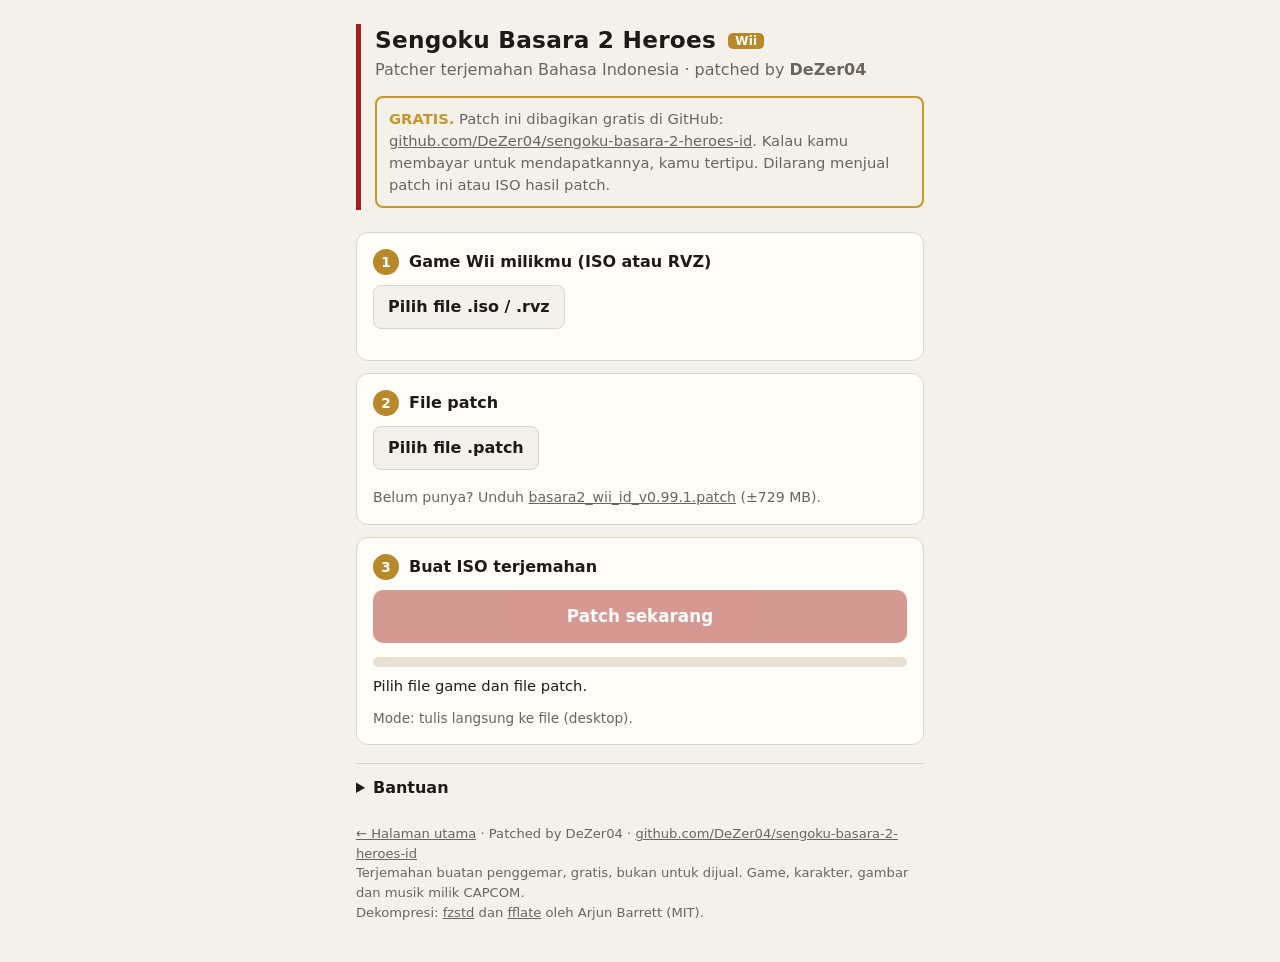
==== patcher-wii.html @ 4b97d331 "Wii v0.99.1: patch hotfix, ISO hasil di bawah 4 GB patcher Wii menaruh partisi game di offset yang d" ====
<!doctype html>
<html lang="id">
<head>
<meta charset="utf-8">
<meta name="viewport" content="width=device-width,initial-scale=1">
<title>Patcher Basara 2 Wii ID</title>
<style>
:root {
  --bg: #f4f1ea; --card: #fffdf8; --fg: #1d1b18; --muted: #6b655c; --line: #ddd5c6;
  --accent: #a3201a; --accent-fg: #fff; --gold: #b8892b; --ok: #1f7a3a; --bad: #b3261e; --bar: #e8e1d3;
  color-scheme: light;
}
@media (prefers-color-scheme: dark) {
  :root:not([data-theme="light"]) {
    --bg: #15130f; --card: #1f1c17; --fg: #eee8dc; --muted: #a39b8e; --line: #3a352d;
    --accent: #d2382d; --accent-fg: #fff; --gold: #d9aa4a; --ok: #5cc27a; --bad: #ff7a6e; --bar: #2d2922;
    color-scheme: dark;
  }
}
:root[data-theme="dark"] {
  --bg: #15130f; --card: #1f1c17; --fg: #eee8dc; --muted: #a39b8e; --line: #3a352d;
  --accent: #d2382d; --accent-fg: #fff; --gold: #d9aa4a; --ok: #5cc27a; --bad: #ff7a6e; --bar: #2d2922;
  color-scheme: dark;
}
* { box-sizing: border-box; }
[hidden] { display: none !important; }
html { -webkit-text-size-adjust: 100%; }
body { margin: 0; background: var(--bg); color: var(--fg); font: 16px/1.5 system-ui, -apple-system, "Segoe UI", Roboto, sans-serif; }
main { max-width: 600px; margin: 0 auto; padding: 24px 16px 40px; }
header { border-left: 5px solid var(--accent); padding: 2px 0 2px 14px; margin-bottom: 22px; }
header h1 { font-size: 1.45rem; line-height: 1.2; margin: 0; letter-spacing: .01em; }
header p { margin: 4px 0 0; color: var(--muted); }
.tag { display: inline-block; font-size: .75rem; font-weight: 700; padding: 1px 7px; border-radius: 5px; background: var(--gold);
       color: #fff; vertical-align: 3px; margin-left: 4px; }
.step { background: var(--card); border: 1px solid var(--line); border-radius: 12px; padding: 16px; margin-bottom: 12px; }
.step h2 { font-size: 1rem; margin: 0 0 10px; display: flex; gap: 10px; align-items: center; }
.num { flex: none; width: 26px; height: 26px; border-radius: 50%; background: var(--gold); color: #fff; font-size: .85rem;
       display: inline-flex; align-items: center; justify-content: center; }
.pick { display: inline-block; position: relative; overflow: hidden; border: 1px solid var(--line); border-radius: 8px;
        padding: 9px 14px; cursor: pointer; background: var(--bg); font-weight: 600; }
.pick input { position: absolute; inset: 0; opacity: 0; cursor: pointer; font-size: 0; }
.pick:focus-within { outline: 2px solid var(--gold); outline-offset: 2px; }
.file { margin-top: 8px; font-size: .9rem; color: var(--muted); word-break: break-all; }
.st { margin-top: 6px; font-size: .92rem; }
.hint { margin: 10px 0 0; font-size: .88rem; color: var(--muted); }
.keybox { margin-top: 14px; padding-top: 12px; border-top: 1px dashed var(--line); }
.keybox label { display: block; font-weight: 600; font-size: .92rem; margin-bottom: 6px; }
.keybox input { width: 100%; font: 15px ui-monospace, Consolas, monospace; padding: 10px 12px; border: 1px solid var(--line);
                border-radius: 8px; background: var(--bg); color: var(--fg); }
.keybox input:focus { outline: 2px solid var(--gold); outline-offset: 1px; }
.keycopy { margin-top: 10px; display: flex; flex-wrap: wrap; gap: 8px; align-items: center; font-size: .88rem; color: var(--muted); }
.keycopy code { user-select: all; background: var(--bg); border: 1px solid var(--line); padding: 4px 8px; border-radius: 6px;
                color: var(--fg); word-break: break-all; }
.keycopy button { border: 1px solid var(--line); background: var(--card); color: var(--fg); border-radius: 6px; padding: 5px 10px;
                  font: inherit; font-size: .85rem; font-weight: 600; cursor: pointer; }
.hint a { color: inherit; }
.st.ok { color: var(--ok); } .st.bad { color: var(--bad); }
button#go { width: 100%; border: 0; border-radius: 10px; padding: 14px; font: inherit; font-weight: 700; font-size: 1.05rem;
            background: var(--accent); color: var(--accent-fg); cursor: pointer; }
button#go:disabled { opacity: .45; cursor: not-allowed; }
.bar { height: 10px; border-radius: 6px; background: var(--bar); overflow: hidden; margin-top: 14px; }
.bar div { height: 100%; width: 0; background: linear-gradient(90deg, var(--accent), var(--gold)); transition: width .15s; }
#stage { margin-top: 8px; font-size: .92rem; display: flex; justify-content: space-between; gap: 10px; }
#stage span:last-child { color: var(--muted); font-variant-numeric: tabular-nums; white-space: nowrap; }
#msg { margin-top: 12px; padding: 12px; border-radius: 8px; display: none; font-size: .95rem; }
#msg.ok { display: block; background: color-mix(in srgb, var(--ok) 14%, transparent); }
#msg.bad { display: block; background: color-mix(in srgb, var(--bad) 14%, transparent); }
.mode { font-size: .85rem; color: var(--muted); margin-top: 10px; }
details { margin-top: 18px; border-top: 1px solid var(--line); padding-top: 12px; }
summary { cursor: pointer; font-weight: 600; }
details li { margin: 6px 0; }
footer { margin-top: 24px; font-size: .82rem; color: var(--muted); }
.free { margin: 14px 0 0; padding: 10px 12px; border: 2px solid #c8962a; border-radius: 8px; font-size: .92rem; }
.free b { color: #c8962a; }
.free a, footer a, details a { color: inherit; }
code { font-size: .88em; }
</style>
</head>
<body>
<main>
  <header>
    <h1>Sengoku Basara 2 Heroes <span class="tag">Wii</span></h1>
    <p>Patcher terjemahan Bahasa Indonesia &middot; patched by <b>DeZer04</b></p>
    <p class="free"><b>GRATIS.</b> Patch ini dibagikan gratis di GitHub: <a href="https://github.com/DeZer04/sengoku-basara-2-heroes-id">github.com/DeZer04/sengoku-basara-2-heroes-id</a>. Kalau kamu membayar untuk mendapatkannya, kamu tertipu. Dilarang menjual patch ini atau ISO hasil patch.</p>
  </header>

  <section class="step">
    <h2><span class="num">1</span>Game Wii milikmu (ISO atau RVZ)</h2>
    <label class="pick">Pilih file .iso / .rvz<input type="file" id="rvz"></label>
    <div class="file" id="rvz-name"></div>
    <div class="st" id="rvz-st"></div>
    <div class="keybox" id="keybox" hidden>
      <label for="key">Common key Wii <span class="tag">khusus ISO</span></label>
      <input id="key" type="text" autocomplete="off" autocapitalize="off" spellcheck="false"
             placeholder="Tempel common key Wii di sini (32 karakter hex)">
      <div class="st" id="key-st"></div>
      <div class="keycopy"><span>Common key Wii:</span> <code id="ck">ebe42a225e8593e448d9c5457381aaf7</code>
        <button type="button" id="ckuse">Salin &amp; pakai</button></div>
      <p class="hint">Tekan <b>Salin &amp; pakai</b>, atau salin kunci di atas lalu tempel di kolom. Kunci hanya disimpan di
        browser ini dan tidak dikirim ke mana pun. File RVZ tidak butuh kunci.</p>
    </div>
  </section>

  <section class="step">
    <h2><span class="num">2</span>File patch</h2>
    <label class="pick">Pilih file .patch<input type="file" id="patch"></label>
    <div class="file" id="patch-name"></div>
    <div class="st" id="patch-st"></div>
    <p class="hint">Belum punya? Unduh <a href="https://github.com/DeZer04/sengoku-basara-2-heroes-id/releases/download/wii-v0.99.1/basara2_wii_id_v0.99.1.patch">basara2_wii_id_v0.99.1.patch</a> (±729 MB).</p>
  </section>

  <section class="step">
    <h2><span class="num">3</span>Buat ISO terjemahan</h2>
    <button id="go" disabled>Patch sekarang</button>
    <div class="bar"><div id="bar"></div></div>
    <div id="stage"><span id="stage-t">Pilih file game dan file patch.</span><span id="stage-p"></span></div>
    <div id="msg"></div>
    <div class="mode" id="mode"></div>
  </section>

  <details>
    <summary>Bantuan</summary>
    <ul>
      <li>Game yang dibutuhkan: disk <b>Heroes</b> dari <b>Sengoku Basara 2 Heroes Double Pack</b> versi Jepang
        (ID game <code>RBSJ08</code>), dump dari disk milikmu sendiri, dalam format <b>ISO</b> atau <b>RVZ</b>.</li>
      <li><b>ISO</b>: isi disk Wii terenkripsi, jadi patcher butuh <b>common key Wii</b>. Setelah memilih ISO, tekan
        <b>Salin &amp; pakai</b> di kolom kunci yang muncul (cukup sekali, disimpan di browser ini).
        <b>RVZ</b> tidak butuh kunci.</li>
      <li>Punya WBFS? Ubah dulu ke ISO atau RVZ di Dolphin. Di PC: klik kanan game &rarr;
        <i>Convert File…</i>. Di Android: tekan lama game di daftar &rarr; <i>Convert File</i>. Pilih Format <b>RVZ</b>,
        Compression <b>Zstandard</b> (bawaan), lalu Convert. File aslimu tidak diubah.</li>
      <li>Butuh ruang kosong ±4,2 GB untuk ISO baru. Patch v0.99.1 menghasilkan ISO di bawah 4 GB, jadi muat juga di
        kartu SD FAT32. Kalau Dolphin menampilkan <i>"Disk tidak dapat dibaca"</i> setelah memilih jenderal, ISO-mu
        terpotong (unduhan belum selesai atau disimpan di FAT32 dengan patch lama): patch ulang dengan v0.99.1.</li>
      <li>Di Chrome/Edge desktop kamu memilih lokasi simpan dulu, lalu ISO ditulis langsung ke sana. Di HP/Android,
        ISO langsung diunduh secara streaming (hemat memori) ke folder Download; tunggu sampai unduhan selesai.</li>
      <li>HP: biarkan layar menyala dan jangan pindah aplikasi sampai selesai. Proses memakai semua inti CPU,
        jadi HP bisa terasa hangat.</li>
      <li>Hasilnya dibuka di Dolphin (PC/Android). Mau lebih hemat ruang? Ubah ISO hasil ke RVZ di Dolphin
        (±3,8 GB). Wii asli: lewat USB Loader dengan cIOS (ISO hasil memakai fakesign).</li>
      <li>Patch langsung dipasang dan ditulis tanpa pemeriksaan dump (lebih cepat). Pakai dump bersih disk Heroes
        (RBSJ08): dump versi lain atau yang sudah diubah menghasilkan ISO yang tidak bisa dimainkan.</li>
      <li>Semua proses terjadi di perangkatmu. Tidak ada file yang diunggah ke mana pun.</li>
    </ul>
  </details>
  <footer><a href="./#wii">&larr; Halaman utama</a> &middot; Patched by DeZer04 &middot; <a href="https://github.com/DeZer04/sengoku-basara-2-heroes-id">github.com/DeZer04/sengoku-basara-2-heroes-id</a><br>Terjemahan buatan penggemar, gratis, bukan untuk dijual. Game, karakter, gambar dan musik milik CAPCOM.
<br>Dekompresi: <a href="https://github.com/101arrowz/fzstd">fzstd</a> dan <a href="https://github.com/101arrowz/fflate">fflate</a> oleh Arjun Barrett (MIT).</footer>
</main>

<script src="wii/engine.js"></script>
<script>
const $ = id => document.getElementById(id);
const FSA = typeof window.showSaveFilePicker === 'function' && window.self === window.top;
const CAN = typeof Worker === 'function' && !!(window.crypto && crypto.subtle);   // WebCrypto needs https
let rvz = null, kind = '', rvzOk = false, keyOk = false, patch = null, hdr = null, busy = false;

const gb = n => (n / 1e9).toLocaleString('id-ID', { maximumFractionDigits: 2 }) + ' GB';
const mb = n => Math.round(n / 1e6).toLocaleString('id-ID') + ' MB';
const str = (u8, a, b) => String.fromCharCode(...u8.subarray(a, b));
function status(id, text, cls) { $(id).textContent = text; $(id).className = 'st ' + (cls || ''); }
function refresh() { $('go').disabled = busy || !CAN || !(rvzOk && (kind !== 'iso' || keyOk) && hdr); }

function threads() {
  let n = Math.max(1, Math.min(6, (navigator.hardwareConcurrency || 4) - 1));
  if (navigator.deviceMemory && navigator.deviceMemory <= 3) n = Math.min(n, 2);
  return n;
}

// quick look at the game file: 'rvz' (RBSJ08, Zstandard or no compression) or 'iso' (RBSJ08 Wii disc image)
async function checkGame(f) {
  const h = new Uint8Array(await f.slice(0, 0x60).arrayBuffer());
  const m = str(h, 0, 4);
  if (m === 'RVZ\x01' || m === 'WIA\x01') {          // only the format is looked at: no game ID or dump checks
    const comp = (h[0x4C] << 24) | (h[0x4D] << 16) | (h[0x4E] << 8) | h[0x4F];
    if (comp !== 0 && comp !== 5) throw new Error('RVZ ini memakai kompresi selain Zstandard. Konversi ulang di Dolphin dengan Compression: Zstandard.');
    return 'rvz';
  }
  if (h[0x18] === 0x5D && h[0x19] === 0x1C && h[0x1A] === 0x9E && h[0x1B] === 0xA3) return 'iso';
  if (m === 'WBFS') throw new Error('Ini file WBFS. Ubah dulu ke ISO atau RVZ di Dolphin (lihat Bantuan).');
  throw new Error('File ini bukan ISO Wii atau RVZ (lihat Bantuan).');
}

// the Wii common key for ISO input: pasted by the user, kept only in this browser
const KEYSTORE = 'bsr2wii.commonkey';
function savedKey() { try { return localStorage.getItem(KEYSTORE) || ''; } catch (_) { return ''; } }
function storeKey(s) { try { localStorage.setItem(KEYSTORE, s); } catch (_) {} }
let keyRun = 0, keyT = 0;
async function checkKey() {
  const my = ++keyRun, s = $('key').value.trim();
  keyOk = false; refresh();
  if (kind !== 'iso') return;
  if (!s) { status('key-st', 'Tempel common key Wii untuk memakai ISO.'); return; }
  const k = WiiPatch.parseKey(s);
  if (!k) { status('key-st', '✗ Format kunci: 32 karakter hex (0-9, a-f).', 'bad'); return; }
  status('key-st', 'Memeriksa kunci…');
  try {
    await WiiPatch.isoKeyCheck(async (o, n) => new Uint8Array(await rvz.slice(o, o + n).arrayBuffer()), k);
    if (my !== keyRun) return;
    keyOk = true; storeKey(s); status('key-st', '✓ Kunci cocok: ISO bisa dibaca.', 'ok');
  } catch (err) { if (my === keyRun) status('key-st', '✗ ' + (err && err.message || err), 'bad'); }
  refresh();
}
$('key').addEventListener('input', () => { clearTimeout(keyT); keyT = setTimeout(checkKey, 250); });
$('ckuse').addEventListener('click', async () => {
  const k = $('ck').textContent.trim();
  try { await navigator.clipboard.writeText(k); } catch (_) {}
  $('key').value = k; checkKey();
});

async function readPatchInfo(p) {
  const h = new Uint8Array(await p.slice(0, 12).arrayBuffer());
  if (str(h, 0, 8) !== 'BSR2WII2') {
    if (h[0] === 0xd6 && h[1] === 0xc3 && h[2] === 0xc4) throw new Error('Ini patch PS2 (.xdelta). Untuk PS2 pakai patcher.html.');
    throw new Error('File ini bukan patch Basara 2 Wii.');
  }
  const ml = h[8] | (h[9] << 8) | (h[10] << 16) | (h[11] << 24);
  const man = JSON.parse(new TextDecoder().decode(await p.slice(12, 12 + ml).arrayBuffer()));
  return { version: man.version || '', size: man.iso[0] };
}

$('mode').textContent = !CAN ? 'Browser ini tidak didukung. Pakai Chrome, Edge atau Firefox versi terbaru (halaman harus dibuka lewat https).'
  : FSA ? 'Mode: tulis langsung ke file (desktop).'
  : 'Mode: unduhan langsung streaming (hemat memori, cocok untuk HP/Android).';

$('rvz').addEventListener('change', async e => {
  rvz = e.target.files[0] || null; rvzOk = false; kind = ''; keyOk = false;
  $('rvz-name').textContent = rvz ? `${rvz.name} · ${gb(rvz.size)}` : '';
  status('rvz-st', ''); $('keybox').hidden = true;
  refresh();
  if (!rvz) return;
  try {
    kind = await checkGame(rvz); rvzOk = true;
    status('rvz-st', `✓ ${kind === 'iso' ? 'ISO' : 'RVZ'} Wii dipilih.`, 'ok');
    if (kind === 'iso') {
      $('keybox').hidden = false;
      if (!$('key').value) $('key').value = savedKey();
      checkKey();
    }
  } catch (err) { status('rvz-st', '✗ ' + err.message, 'bad'); }
  refresh();
});

$('patch').addEventListener('change', async e => {
  patch = e.target.files[0] || null; hdr = null;
  $('patch-name').textContent = patch ? `${patch.name} · ${mb(patch.size)}` : '';
  status('patch-st', '');
  refresh();
  if (!patch) return;
  try { hdr = await readPatchInfo(patch); status('patch-st', `✓ Patch Wii v${hdr.version} · hasil ISO ${gb(hdr.size)}.`, 'ok'); }
  catch (err) { status('patch-st', '✗ ' + err.message, 'bad'); }
  refresh();
});

let lastUi = 0, t0 = 0, f0 = 0, tStart = 0;
function stage(text) { $('stage-t').textContent = text; t0 = performance.now(); f0 = -1; }
function prog(f) {
  const now = performance.now();
  if (f0 < 0) { f0 = f; t0 = now; }
  if (now - lastUi < 150 && f < 1) return;
  lastUi = now;
  $('bar').style.width = (f * 100).toFixed(1) + '%';
  const el = (now - t0) / 1000, rate = el > 2 ? (f - f0) / el : 0, left = rate > 0 ? (1 - f) / rate : 0;
  $('stage-p').textContent = Math.floor(f * 100) + '%' + (left > 3 ? ` · ±${left > 90 ? Math.round(left / 60) + ' mnt' : Math.round(left) + ' dtk'}` : '');
}
function message(html, cls) { $('msg').innerHTML = html; $('msg').className = cls; }
const outName = () => `Sengoku Basara 2 Heroes (Wii) [Indonesia${hdr && hdr.version ? ' v' + hdr.version : ''}].iso`;
const esc = s => String(s).replace(/&/g, '&amp;').replace(/</g, '&lt;');

// Streaming download via the service worker (sw.js): bytes flow to the file as they are produced, with constant
// memory. Throws { unsupported: true } when the browser can't, so the caller falls back to a Blob.
async function swChannel(name, size) {
  if (!('serviceWorker' in navigator) || !window.isSecureContext || typeof TransformStream !== 'function')
    throw { unsupported: true };
  let reg;
  try { reg = await navigator.serviceWorker.register('sw.js'); await navigator.serviceWorker.ready; }
  catch (_) { throw { unsupported: true }; }
  const sw = reg.active || navigator.serviceWorker.controller;
  if (!sw) throw { unsupported: true };
  const id = Date.now().toString(36) + Math.random().toString(36).slice(2);
  const big = () => { try { return new ByteLengthQueuingStrategy({ highWaterMark: 16 << 20 }); } catch (_) { return undefined; } };
  const ts = new TransformStream(undefined, big(), big());
  try {
    await new Promise((resolve, reject) => {
      const onmsg = e => {
        if (e.data && e.data.type === 'ready' && e.data.id === id) {
          navigator.serviceWorker.removeEventListener('message', onmsg); resolve();
        }
      };
      navigator.serviceWorker.addEventListener('message', onmsg);
      setTimeout(() => { navigator.serviceWorker.removeEventListener('message', onmsg); reject({ unsupported: true }); }, 5000);
      sw.postMessage({ type: 'stream', id, name, size, readable: ts.readable }, [ts.readable]);
    });
  } catch (e) { throw (e && e.unsupported) ? e : { unsupported: true }; }
  const ifr = document.createElement('iframe'); ifr.hidden = true;
  ifr.src = new URL('dl/' + id, location.href).href;
  document.body.appendChild(ifr);
  return { writable: ts.writable, done: () => setTimeout(() => ifr.remove(), 3000) };
}

// output: direct to a file (desktop), streaming download (Android), or a Blob (last resort)
let blobOut = null;
async function openSink(handle) {
  if (handle) {
    const w = await handle.createWritable();
    return { kind: 'file', name: handle.name, write: u8 => w.write(u8), close: () => w.close(), abort: () => w.abort().catch(() => {}) };
  }
  let ch = null;
  try { ch = await swChannel(outName(), hdr.size); } catch (e) { if (!(e && e.unsupported)) throw e; }
  if (ch) {
    const writer = ch.writable.getWriter();
    return { kind: 'stream', write: u8 => writer.write(u8), close: async () => { await writer.close(); ch.done(); },
             abort: async e => { try { await writer.abort(e); } catch (_) {} ch.done(); } };
  }
  const parts = [];
  return { kind: 'blob', write: u8 => { parts.push(u8); }, close: () => { blobOut = new Blob(parts, { type: 'application/octet-stream' }); }, abort: () => {} };
}

// the patch runs in wii/worker.js (+ helper workers); its chunks are written in order, each acknowledged once written
function runPatch(sink) {
  return new Promise((resolve, reject) => {
    let w;
    try { w = new Worker('wii/worker.js'); }
    catch (_) { reject(new Error('Browser ini tidak bisa menjalankan Web Worker.')); return; }
    let chain = Promise.resolve(), done = false;
    const fail = err => {
      if (done) return; done = true; w.terminate();
      chain.finally(() => { try { sink.abort(err); } catch (_) {} });
      reject(err);
    };
    w.onerror = e => fail(new Error('Gagal menjalankan patcher' + (e.message ? ' (' + e.message + ')' : '') + '. Muat ulang halaman lalu coba lagi.'));
    w.onmessage = e => {
      const d = e.data;
      if (!d || done) return;
      if (d.type === 'chunk') {
        const b = d.bytes;
        chain = chain.then(async () => { if (done) return; await sink.write(b); w.postMessage({ type: 'ack', n: b.length }); })
          .catch(err => fail(new Error('Gagal menulis ISO (' + (err && err.message || err) + '). Unduhan dibatalkan atau ruang penyimpanan penuh?')));
      } else if (d.type === 'progress') prog(d.f);
      else if (d.type === 'stage') stage(d.text);
      else if (d.type === 'threads') $('mode').textContent = $('mode').textContent.replace(/ · \d+ worker$/, '') + ` · ${d.n} worker`;
      else if (d.type === 'error') fail(new Error(d.message));
      else if (d.type === 'done') { done = true; chain.then(() => { w.terminate(); return sink.close(); }).then(resolve, reject); }
    };
    w.postMessage({ type: 'start', game: rvz, key: kind === 'iso' ? $('key').value : null, patch, threads: threads() });
  });
}

$('go').addEventListener('click', async () => {
  let handle = null;
  if (FSA) {                                    // the save dialog needs the click itself, so it comes first
    try {
      handle = await window.showSaveFilePicker({ suggestedName: outName(),
        types: [{ description: 'ISO Wii', accept: { 'application/octet-stream': ['.iso'] } }] });
    } catch (err) {
      if (err.name === 'AbortError') return;
      try { handle = await window.showSaveFilePicker({ suggestedName: outName() }); }
      catch (err2) { if (err2.name === 'AbortError') return; handle = null; }
    }
  }
  busy = true; refresh(); message('', '');
  $('bar').style.width = '0'; $('stage-p').textContent = '';
  let lock = null;
  try { lock = await navigator.wakeLock?.request('screen'); } catch (_) {}
  const guard = e => { e.preventDefault(); e.returnValue = ''; };
  window.addEventListener('beforeunload', guard);
  tStart = performance.now();
  try {
    blobOut = null;
    const sink = await openSink(handle);
    stage(sink.kind === 'file' ? 'Menyiapkan…' : 'Menyiapkan unduhan…');
    await runPatch(sink);
    if (sink.kind === 'blob' && blobOut) {
      const a = document.createElement('a'); a.href = URL.createObjectURL(blobOut); a.download = outName();
      document.body.appendChild(a); a.click(); a.remove();
    }
    prog(1);
    const s = Math.round((performance.now() - tStart) / 1000);
    $('stage-t').textContent = `Selesai dalam ${s >= 60 ? Math.floor(s / 60) + ' mnt ' : ''}${s % 60} dtk.`;
    message(`<b>Berhasil!</b> ISO terjemahan ${sink.kind === 'file' ? 'tersimpan' : 'diunduh'} sebagai
      <code>${esc(sink.kind === 'file' ? sink.name : outName())}</code>.${sink.kind === 'stream' ? ' Tunggu sampai unduhan di browser selesai.' : ''}
      Buka di Dolphin (PC/Android).`, 'ok');
  } catch (err) {
    $('stage-t').textContent = 'Gagal.';
    message('<b>Gagal:</b> ' + esc(err && err.message ? err.message : String(err)), 'bad');
  } finally {
    window.removeEventListener('beforeunload', guard);
    try { await lock?.release(); } catch (_) {}
    busy = false; refresh();
  }
});
</script>
</body>
</html>
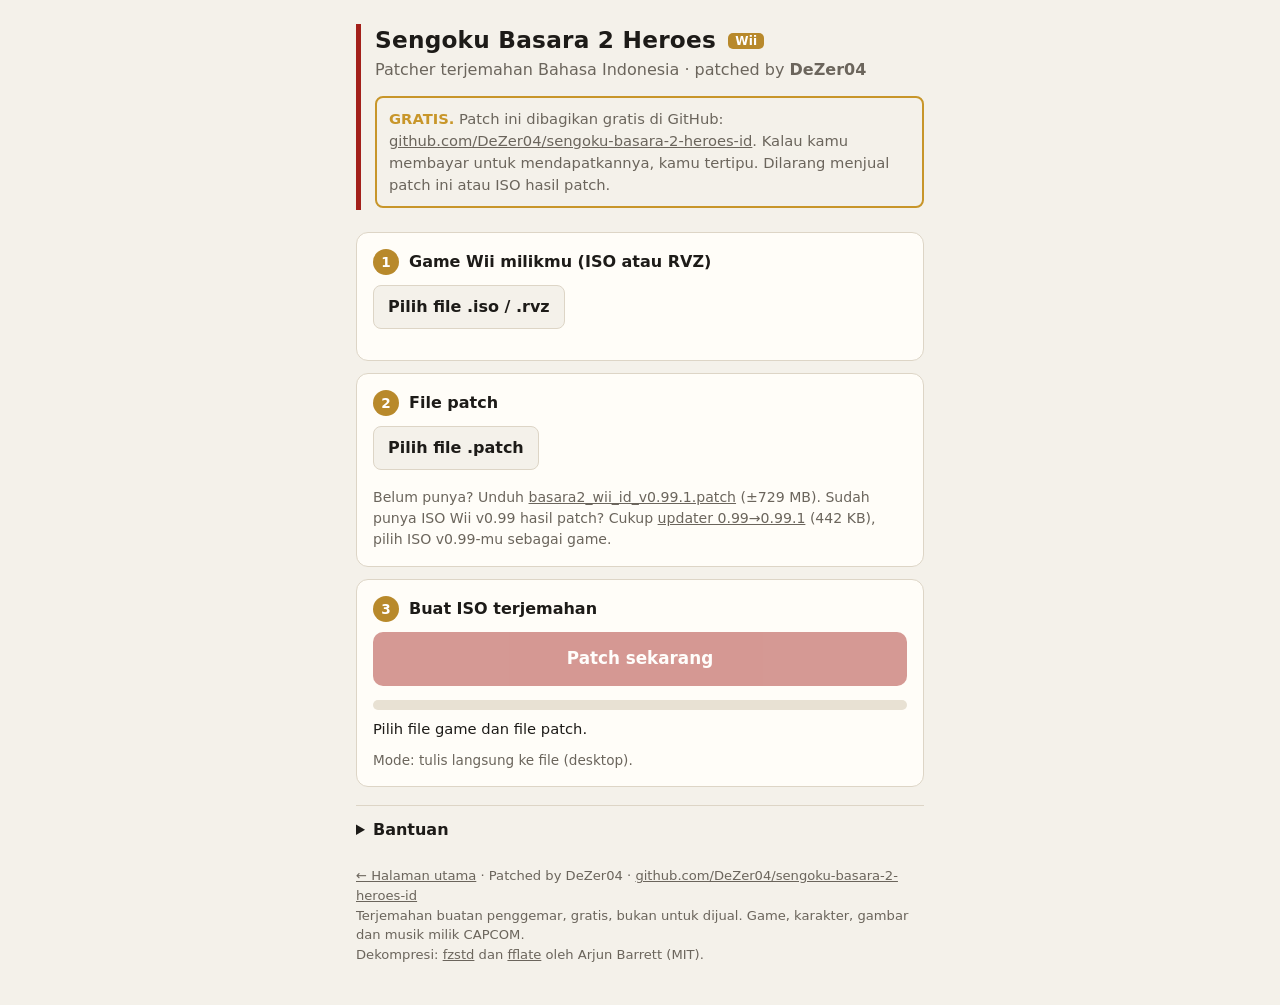
==== commit 8241a507: "Wii: updater kecil 0.99 -> 0.99.1 (442 KB) Patch updater berisi hanya 11 entri yang berubah dari ISO" ====
--- a/patcher-wii.html
+++ b/patcher-wii.html
@@ -106,7 +106,7 @@
     <label class="pick">Pilih file .patch<input type="file" id="patch"></label>
     <div class="file" id="patch-name"></div>
     <div class="st" id="patch-st"></div>
-    <p class="hint">Belum punya? Unduh <a href="https://github.com/DeZer04/sengoku-basara-2-heroes-id/releases/download/wii-v0.99.1/basara2_wii_id_v0.99.1.patch">basara2_wii_id_v0.99.1.patch</a> (±729 MB).</p>
+    <p class="hint">Belum punya? Unduh <a href="https://github.com/DeZer04/sengoku-basara-2-heroes-id/releases/download/wii-v0.99.1/basara2_wii_id_v0.99.1.patch">basara2_wii_id_v0.99.1.patch</a> (±729 MB). Sudah punya ISO Wii v0.99 hasil patch? Cukup <a href="https://github.com/DeZer04/sengoku-basara-2-heroes-id/releases/download/wii-v0.99.1/basara2_wii_id_v0.99_to_v0.99.1.patch">updater 0.99→0.99.1</a> (442 KB), pilih ISO v0.99-mu sebagai game.</p>
   </section>
 
   <section class="step">
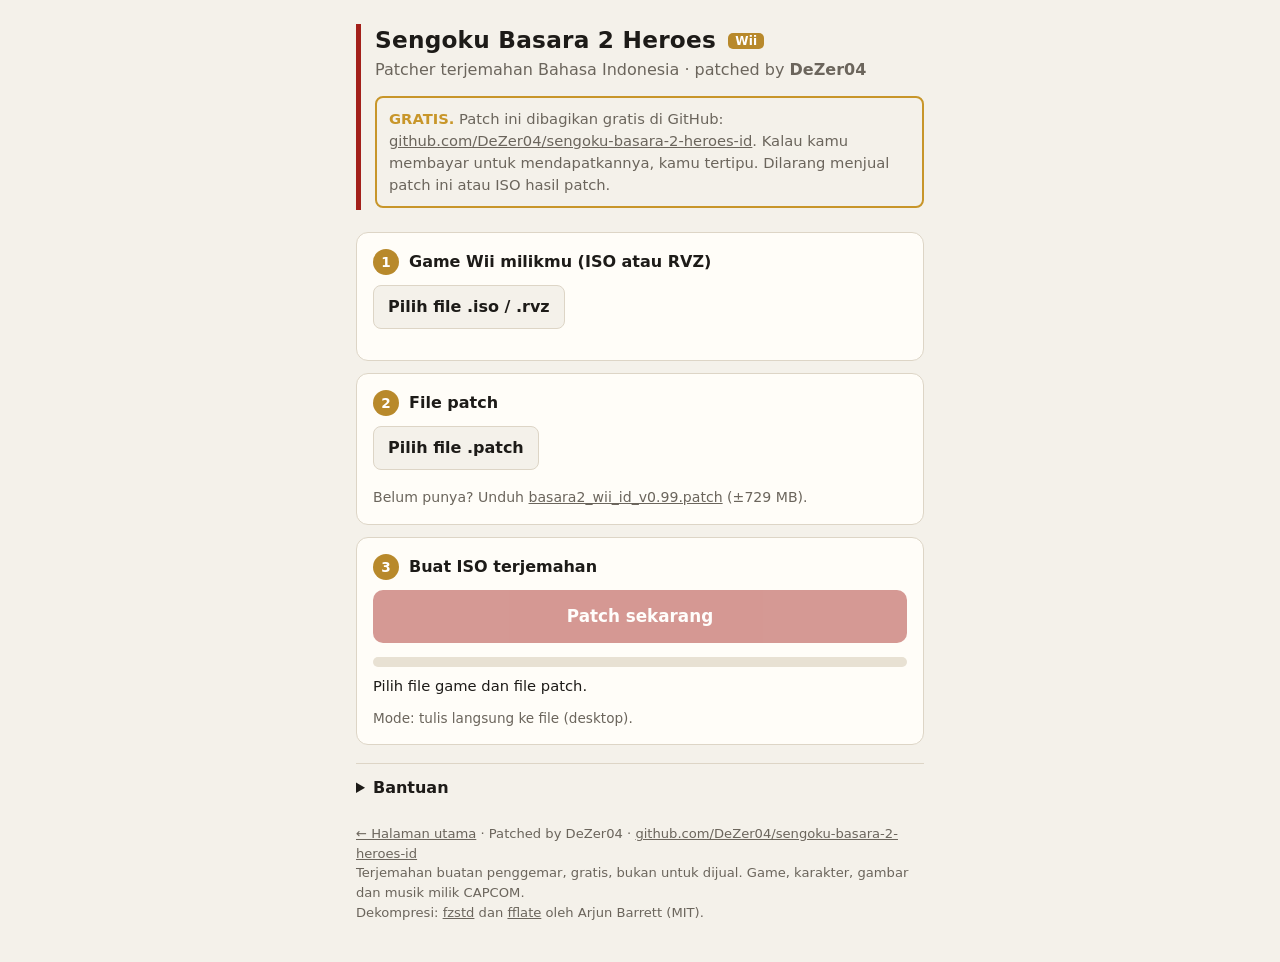
==== commit fb3e42a2: "Wii: kembali ke patch v0.99 (hotfix Wii v0.99.1 ditarik) Rilis wii-v0.99.1 dijadikan draft atas perm" ====
--- a/patcher-wii.html
+++ b/patcher-wii.html
@@ -43,16 +43,6 @@
 .file { margin-top: 8px; font-size: .9rem; color: var(--muted); word-break: break-all; }
 .st { margin-top: 6px; font-size: .92rem; }
 .hint { margin: 10px 0 0; font-size: .88rem; color: var(--muted); }
-.keybox { margin-top: 14px; padding-top: 12px; border-top: 1px dashed var(--line); }
-.keybox label { display: block; font-weight: 600; font-size: .92rem; margin-bottom: 6px; }
-.keybox input { width: 100%; font: 15px ui-monospace, Consolas, monospace; padding: 10px 12px; border: 1px solid var(--line);
-                border-radius: 8px; background: var(--bg); color: var(--fg); }
-.keybox input:focus { outline: 2px solid var(--gold); outline-offset: 1px; }
-.keycopy { margin-top: 10px; display: flex; flex-wrap: wrap; gap: 8px; align-items: center; font-size: .88rem; color: var(--muted); }
-.keycopy code { user-select: all; background: var(--bg); border: 1px solid var(--line); padding: 4px 8px; border-radius: 6px;
-                color: var(--fg); word-break: break-all; }
-.keycopy button { border: 1px solid var(--line); background: var(--card); color: var(--fg); border-radius: 6px; padding: 5px 10px;
-                  font: inherit; font-size: .85rem; font-weight: 600; cursor: pointer; }
 .hint a { color: inherit; }
 .st.ok { color: var(--ok); } .st.bad { color: var(--bad); }
 button#go { width: 100%; border: 0; border-radius: 10px; padding: 14px; font: inherit; font-weight: 700; font-size: 1.05rem;
@@ -89,16 +79,6 @@
     <label class="pick">Pilih file .iso / .rvz<input type="file" id="rvz"></label>
     <div class="file" id="rvz-name"></div>
     <div class="st" id="rvz-st"></div>
-    <div class="keybox" id="keybox" hidden>
-      <label for="key">Common key Wii <span class="tag">khusus ISO</span></label>
-      <input id="key" type="text" autocomplete="off" autocapitalize="off" spellcheck="false"
-             placeholder="Tempel common key Wii di sini (32 karakter hex)">
-      <div class="st" id="key-st"></div>
-      <div class="keycopy"><span>Common key Wii:</span> <code id="ck">ebe42a225e8593e448d9c5457381aaf7</code>
-        <button type="button" id="ckuse">Salin &amp; pakai</button></div>
-      <p class="hint">Tekan <b>Salin &amp; pakai</b>, atau salin kunci di atas lalu tempel di kolom. Kunci hanya disimpan di
-        browser ini dan tidak dikirim ke mana pun. File RVZ tidak butuh kunci.</p>
-    </div>
   </section>
 
   <section class="step">
@@ -106,7 +86,7 @@
     <label class="pick">Pilih file .patch<input type="file" id="patch"></label>
     <div class="file" id="patch-name"></div>
     <div class="st" id="patch-st"></div>
-    <p class="hint">Belum punya? Unduh <a href="https://github.com/DeZer04/sengoku-basara-2-heroes-id/releases/download/wii-v0.99.1/basara2_wii_id_v0.99.1.patch">basara2_wii_id_v0.99.1.patch</a> (±729 MB). Sudah punya ISO Wii v0.99 hasil patch? Cukup <a href="https://github.com/DeZer04/sengoku-basara-2-heroes-id/releases/download/wii-v0.99.1/basara2_wii_id_v0.99_to_v0.99.1.patch">updater 0.99→0.99.1</a> (442 KB), pilih ISO v0.99-mu sebagai game.</p>
+    <p class="hint">Belum punya? Unduh <a href="https://github.com/DeZer04/sengoku-basara-2-heroes-id/releases/download/wii-v0.99/basara2_wii_id_v0.99.patch">basara2_wii_id_v0.99.patch</a> (±729 MB).</p>
   </section>
 
   <section class="step">
@@ -123,15 +103,13 @@
     <ul>
       <li>Game yang dibutuhkan: disk <b>Heroes</b> dari <b>Sengoku Basara 2 Heroes Double Pack</b> versi Jepang
         (ID game <code>RBSJ08</code>), dump dari disk milikmu sendiri, dalam format <b>ISO</b> atau <b>RVZ</b>.</li>
-      <li><b>ISO</b>: isi disk Wii terenkripsi, jadi patcher butuh <b>common key Wii</b>. Setelah memilih ISO, tekan
-        <b>Salin &amp; pakai</b> di kolom kunci yang muncul (cukup sekali, disimpan di browser ini).
-        <b>RVZ</b> tidak butuh kunci.</li>
+      <li><b>ISO</b> dan <b>RVZ</b> sama-sama langsung bisa dipakai, tanpa kunci atau pengaturan apa pun.</li>
       <li>Punya WBFS? Ubah dulu ke ISO atau RVZ di Dolphin. Di PC: klik kanan game &rarr;
         <i>Convert File…</i>. Di Android: tekan lama game di daftar &rarr; <i>Convert File</i>. Pilih Format <b>RVZ</b>,
         Compression <b>Zstandard</b> (bawaan), lalu Convert. File aslimu tidak diubah.</li>
-      <li>Butuh ruang kosong ±4,2 GB untuk ISO baru. Patch v0.99.1 menghasilkan ISO di bawah 4 GB, jadi muat juga di
-        kartu SD FAT32. Kalau Dolphin menampilkan <i>"Disk tidak dapat dibaca"</i> setelah memilih jenderal, ISO-mu
-        terpotong (unduhan belum selesai atau disimpan di FAT32 dengan patch lama): patch ulang dengan v0.99.1.</li>
+      <li>Butuh ruang kosong ±4,5 GB untuk ISO baru (4.454.055.936 byte). Kalau Dolphin menampilkan <i>"Disk tidak dapat
+        dibaca"</i> setelah memilih jenderal, ISO-mu terpotong (unduhan belum selesai, atau disimpan di kartu SD FAT32 yang
+        maksimal 4 GB per file): simpan di memori internal / exFAT lalu patch ulang.</li>
       <li>Di Chrome/Edge desktop kamu memilih lokasi simpan dulu, lalu ISO ditulis langsung ke sana. Di HP/Android,
         ISO langsung diunduh secara streaming (hemat memori) ke folder Download; tunggu sampai unduhan selesai.</li>
       <li>HP: biarkan layar menyala dan jangan pindah aplikasi sampai selesai. Proses memakai semua inti CPU,
@@ -180,32 +158,21 @@
   throw new Error('File ini bukan ISO Wii atau RVZ (lihat Bantuan).');
 }
 
-// the Wii common key for ISO input: pasted by the user, kept only in this browser
-const KEYSTORE = 'bsr2wii.commonkey';
-function savedKey() { try { return localStorage.getItem(KEYSTORE) || ''; } catch (_) { return ''; } }
-function storeKey(s) { try { localStorage.setItem(KEYSTORE, s); } catch (_) {} }
-let keyRun = 0, keyT = 0;
+// the Wii common key: ISO input is decrypted with it, built in (as in Dolphin), so ISO works like RVZ
+const COMMON_KEY = 'ebe42a225e8593e448d9c5457381aaf7';
+let keyRun = 0;
 async function checkKey() {
-  const my = ++keyRun, s = $('key').value.trim();
+  const my = ++keyRun;
   keyOk = false; refresh();
   if (kind !== 'iso') return;
-  if (!s) { status('key-st', 'Tempel common key Wii untuk memakai ISO.'); return; }
-  const k = WiiPatch.parseKey(s);
-  if (!k) { status('key-st', '✗ Format kunci: 32 karakter hex (0-9, a-f).', 'bad'); return; }
-  status('key-st', 'Memeriksa kunci…');
+  status('rvz-st', 'Memeriksa ISO…');
   try {
-    await WiiPatch.isoKeyCheck(async (o, n) => new Uint8Array(await rvz.slice(o, o + n).arrayBuffer()), k);
+    await WiiPatch.isoKeyCheck(async (o, n) => new Uint8Array(await rvz.slice(o, o + n).arrayBuffer()), WiiPatch.parseKey(COMMON_KEY));
     if (my !== keyRun) return;
-    keyOk = true; storeKey(s); status('key-st', '✓ Kunci cocok: ISO bisa dibaca.', 'ok');
-  } catch (err) { if (my === keyRun) status('key-st', '✗ ' + (err && err.message || err), 'bad'); }
-  refresh();
-}
-$('key').addEventListener('input', () => { clearTimeout(keyT); keyT = setTimeout(checkKey, 250); });
-$('ckuse').addEventListener('click', async () => {
-  const k = $('ck').textContent.trim();
-  try { await navigator.clipboard.writeText(k); } catch (_) {}
-  $('key').value = k; checkKey();
-});
+    keyOk = true; status('rvz-st', '✓ ISO Wii dipilih.', 'ok');
+  } catch (err) { if (my === keyRun) status('rvz-st', '✗ ' + (err && err.message || err), 'bad'); }
+  refresh();
+}
 
 async function readPatchInfo(p) {
   const h = new Uint8Array(await p.slice(0, 12).arrayBuffer());
@@ -225,17 +192,13 @@
 $('rvz').addEventListener('change', async e => {
   rvz = e.target.files[0] || null; rvzOk = false; kind = ''; keyOk = false;
   $('rvz-name').textContent = rvz ? `${rvz.name} · ${gb(rvz.size)}` : '';
-  status('rvz-st', ''); $('keybox').hidden = true;
+  status('rvz-st', '');
   refresh();
   if (!rvz) return;
   try {
     kind = await checkGame(rvz); rvzOk = true;
-    status('rvz-st', `✓ ${kind === 'iso' ? 'ISO' : 'RVZ'} Wii dipilih.`, 'ok');
-    if (kind === 'iso') {
-      $('keybox').hidden = false;
-      if (!$('key').value) $('key').value = savedKey();
-      checkKey();
-    }
+    if (kind === 'iso') await checkKey();
+    else status('rvz-st', '✓ RVZ Wii dipilih.', 'ok');
   } catch (err) { status('rvz-st', '✗ ' + err.message, 'bad'); }
   refresh();
 });
@@ -341,7 +304,7 @@
       else if (d.type === 'error') fail(new Error(d.message));
       else if (d.type === 'done') { done = true; chain.then(() => { w.terminate(); return sink.close(); }).then(resolve, reject); }
     };
-    w.postMessage({ type: 'start', game: rvz, key: kind === 'iso' ? $('key').value : null, patch, threads: threads() });
+    w.postMessage({ type: 'start', game: rvz, key: kind === 'iso' ? COMMON_KEY : null, patch, threads: threads() });
   });
 }
 
@@ -378,6 +341,8 @@
     $('stage-t').textContent = `Selesai dalam ${s >= 60 ? Math.floor(s / 60) + ' mnt ' : ''}${s % 60} dtk.`;
     message(`<b>Berhasil!</b> ISO terjemahan ${sink.kind === 'file' ? 'tersimpan' : 'diunduh'} sebagai
       <code>${esc(sink.kind === 'file' ? sink.name : outName())}</code>.${sink.kind === 'stream' ? ' Tunggu sampai unduhan di browser selesai.' : ''}
+      Ukuran file yang utuh: <b>${hdr.size.toLocaleString('id-ID')} byte</b>${sink.kind === 'file' ? '' : '. Kalau lebih kecil,'
+      + ' unduhan terputus (layar mati / Chrome ke latar belakang): ISO itu tidak bisa dimainkan, ulangi patch'}.
       Buka di Dolphin (PC/Android).`, 'ok');
   } catch (err) {
     $('stage-t').textContent = 'Gagal.';
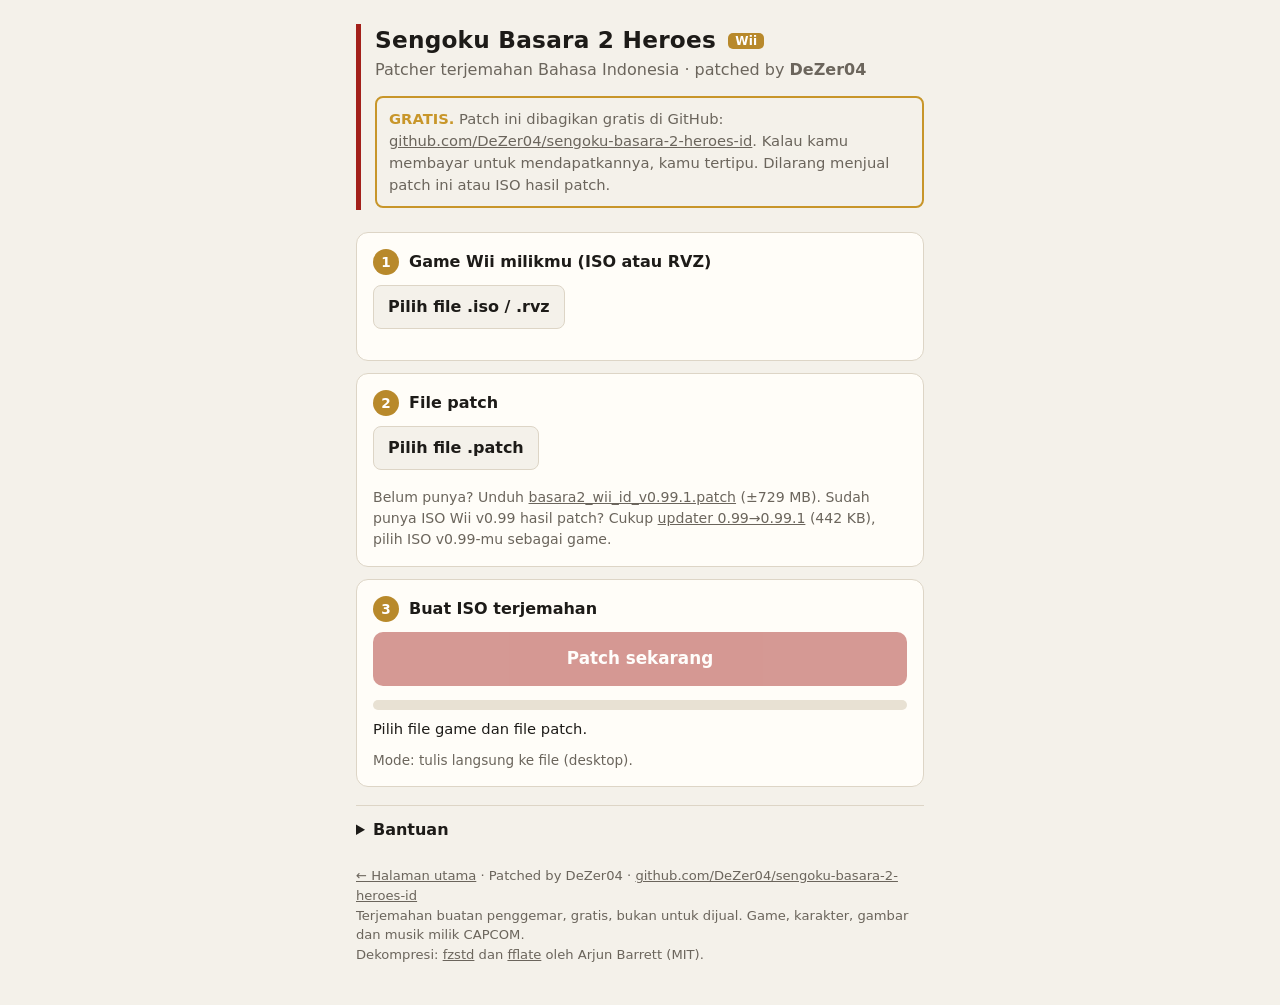
==== commit 7ecfbfc8: "Wii: terbitkan lagi patch v0.99.1 Penyebab dialog macet ternyata ISO terpotong di HP penguji (log B2" ====
--- a/patcher-wii.html
+++ b/patcher-wii.html
@@ -86,7 +86,7 @@
     <label class="pick">Pilih file .patch<input type="file" id="patch"></label>
     <div class="file" id="patch-name"></div>
     <div class="st" id="patch-st"></div>
-    <p class="hint">Belum punya? Unduh <a href="https://github.com/DeZer04/sengoku-basara-2-heroes-id/releases/download/wii-v0.99/basara2_wii_id_v0.99.patch">basara2_wii_id_v0.99.patch</a> (±729 MB).</p>
+    <p class="hint">Belum punya? Unduh <a href="https://github.com/DeZer04/sengoku-basara-2-heroes-id/releases/download/wii-v0.99.1/basara2_wii_id_v0.99.1.patch">basara2_wii_id_v0.99.1.patch</a> (±729 MB). Sudah punya ISO Wii v0.99 hasil patch? Cukup <a href="https://github.com/DeZer04/sengoku-basara-2-heroes-id/releases/download/wii-v0.99.1/basara2_wii_id_v0.99_to_v0.99.1.patch">updater 0.99→0.99.1</a> (442 KB), pilih ISO v0.99-mu sebagai game.</p>
   </section>
 
   <section class="step">
@@ -107,9 +107,9 @@
       <li>Punya WBFS? Ubah dulu ke ISO atau RVZ di Dolphin. Di PC: klik kanan game &rarr;
         <i>Convert File…</i>. Di Android: tekan lama game di daftar &rarr; <i>Convert File</i>. Pilih Format <b>RVZ</b>,
         Compression <b>Zstandard</b> (bawaan), lalu Convert. File aslimu tidak diubah.</li>
-      <li>Butuh ruang kosong ±4,5 GB untuk ISO baru (4.454.055.936 byte). Kalau Dolphin menampilkan <i>"Disk tidak dapat
-        dibaca"</i> setelah memilih jenderal, ISO-mu terpotong (unduhan belum selesai, atau disimpan di kartu SD FAT32 yang
-        maksimal 4 GB per file): simpan di memori internal / exFAT lalu patch ulang.</li>
+      <li>Butuh ruang kosong ±4,2 GB untuk ISO baru. Patch v0.99.1 menghasilkan ISO di bawah 4 GB, jadi muat juga di
+        kartu SD FAT32. Kalau Dolphin menampilkan <i>"Disk tidak dapat dibaca"</i> setelah memilih jenderal, ISO-mu
+        terpotong (unduhan belum selesai atau disimpan di FAT32 dengan patch lama): patch ulang dengan v0.99.1.</li>
       <li>Di Chrome/Edge desktop kamu memilih lokasi simpan dulu, lalu ISO ditulis langsung ke sana. Di HP/Android,
         ISO langsung diunduh secara streaming (hemat memori) ke folder Download; tunggu sampai unduhan selesai.</li>
       <li>HP: biarkan layar menyala dan jangan pindah aplikasi sampai selesai. Proses memakai semua inti CPU,
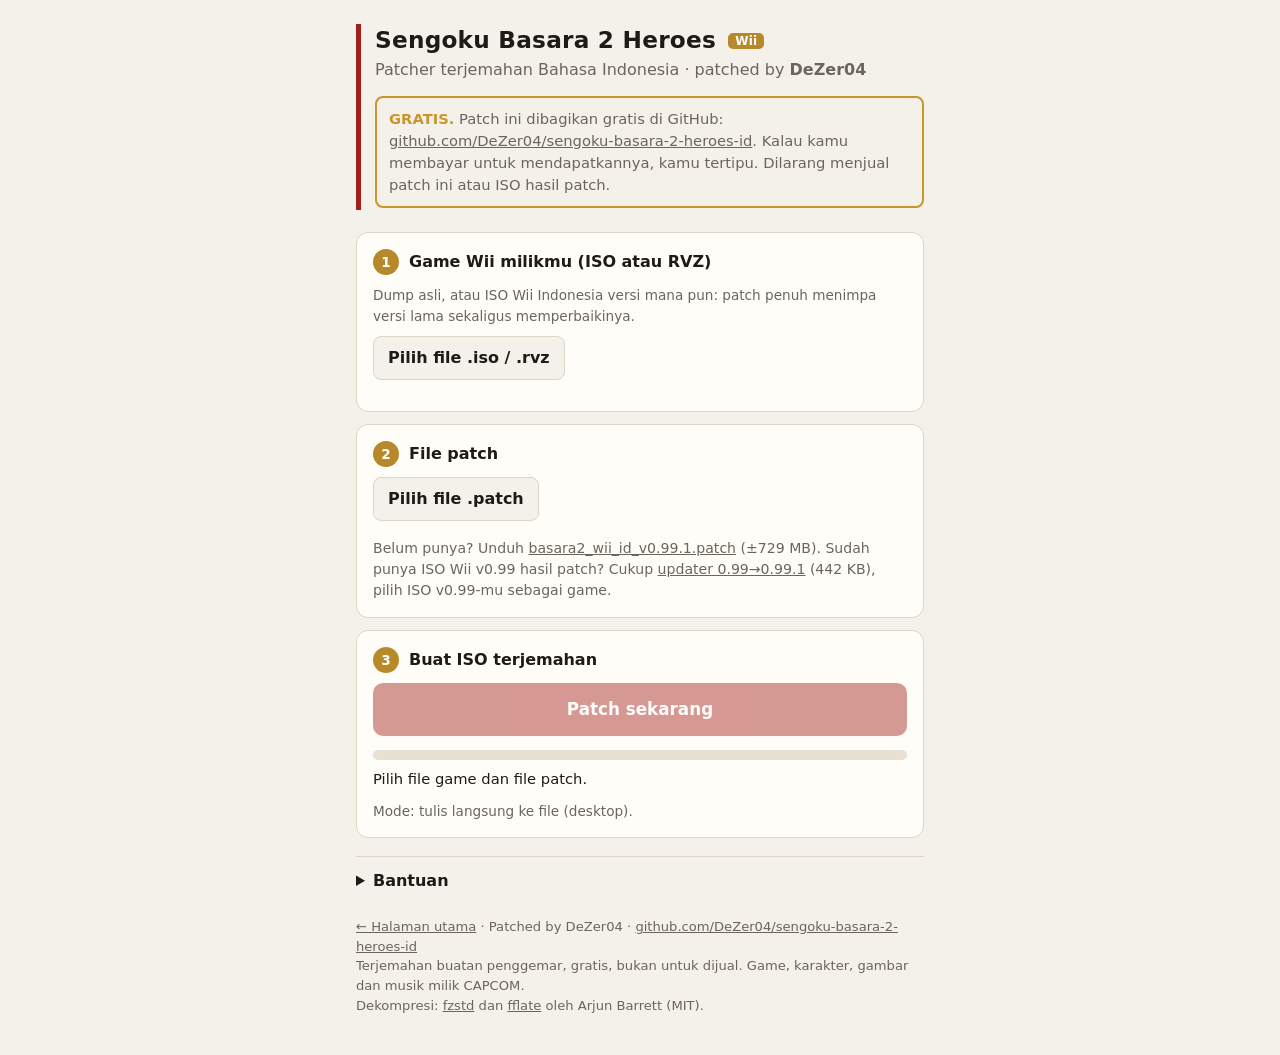
==== commit c3b5638e: "Patch penuh universal (PS2 & Wii) + deteksi versi ISO + aplikasi Android - PS2: patch penuh v0.99.1 " ====
--- a/patcher-wii.html
+++ b/patcher-wii.html
@@ -42,6 +42,9 @@
 .pick:focus-within { outline: 2px solid var(--gold); outline-offset: 2px; }
 .file { margin-top: 8px; font-size: .9rem; color: var(--muted); word-break: break-all; }
 .st { margin-top: 6px; font-size: .92rem; }
+.fix { margin-top: 10px; padding: 10px 12px; border: 1px solid var(--bad); border-radius: 8px; font-size: .9rem; line-height: 1.5; }
+.fix a { display: inline-block; margin: 6px 0 2px; padding: 6px 12px; border-radius: 6px; background: var(--bad); color: #fff;
+         font-weight: 700; text-decoration: none; }
 .hint { margin: 10px 0 0; font-size: .88rem; color: var(--muted); }
 .hint a { color: inherit; }
 .st.ok { color: var(--ok); } .st.bad { color: var(--bad); }
@@ -76,9 +79,11 @@
 
   <section class="step">
     <h2><span class="num">1</span>Game Wii milikmu (ISO atau RVZ)</h2>
+    <p class="mode" style="margin:0 0 10px">Dump asli, atau ISO Wii Indonesia versi mana pun: patch penuh menimpa versi lama sekaligus memperbaikinya.</p>
     <label class="pick">Pilih file .iso / .rvz<input type="file" id="rvz"></label>
     <div class="file" id="rvz-name"></div>
     <div class="st" id="rvz-st"></div>
+    <div class="fix" id="rvz-fix" hidden></div>
   </section>
 
   <section class="step">
@@ -104,6 +109,9 @@
       <li>Game yang dibutuhkan: disk <b>Heroes</b> dari <b>Sengoku Basara 2 Heroes Double Pack</b> versi Jepang
         (ID game <code>RBSJ08</code>), dump dari disk milikmu sendiri, dalam format <b>ISO</b> atau <b>RVZ</b>.</li>
       <li><b>ISO</b> dan <b>RVZ</b> sama-sama langsung bisa dipakai, tanpa kunci atau pengaturan apa pun.</li>
+      <li>Patch penuh juga bisa dipasang ke <b>ISO Wii Indonesia versi lama mana pun</b> (v0.99, v0.99.1) dan hasilnya
+        sama persis. Jadi patch penuh sekaligus bisa dipakai untuk memperbaiki ISO yang bermasalah (selama file ISO-nya
+        utuh; ISO yang terpotong butuh dump asli).</li>
       <li>Punya WBFS? Ubah dulu ke ISO atau RVZ di Dolphin. Di PC: klik kanan game &rarr;
         <i>Convert File…</i>. Di Android: tekan lama game di daftar &rarr; <i>Convert File</i>. Pilih Format <b>RVZ</b>,
         Compression <b>Zstandard</b> (bawaan), lalu Convert. File aslimu tidak diubah.</li>
@@ -136,7 +144,7 @@
 const mb = n => Math.round(n / 1e6).toLocaleString('id-ID') + ' MB';
 const str = (u8, a, b) => String.fromCharCode(...u8.subarray(a, b));
 function status(id, text, cls) { $(id).textContent = text; $(id).className = 'st ' + (cls || ''); }
-function refresh() { $('go').disabled = busy || !CAN || !(rvzOk && (kind !== 'iso' || keyOk) && hdr); }
+function refresh() { $('go').disabled = busy || !CAN || pairBad || !(rvzOk && (kind !== 'iso' || keyOk) && hdr); }
 
 function threads() {
   let n = Math.max(1, Math.min(6, (navigator.hardwareConcurrency || 4) - 1));
@@ -151,11 +159,31 @@
   if (m === 'RVZ\x01' || m === 'WIA\x01') {          // only the format is looked at: no game ID or dump checks
     const comp = (h[0x4C] << 24) | (h[0x4D] << 16) | (h[0x4E] << 8) | h[0x4F];
     if (comp !== 0 && comp !== 5) throw new Error('RVZ ini memakai kompresi selain Zstandard. Konversi ulang di Dolphin dengan Compression: Zstandard.');
+    const u32 = o => ((h[o] << 24) | (h[o + 1] << 16) | (h[o + 2] << 8) | h[o + 3]) >>> 0;
+    const want = u32(0x2C) * 0x100000000 + u32(0x30);   // header 1: the .rvz file's own size
+    if (f.size < want) throw new Error(`RVZ terpotong: ${nb(f.size)} byte, seharusnya ${nb(want)} byte. Salin atau unduh ulang file RVZ-mu sampai utuh.`);
     return 'rvz';
   }
   if (h[0x18] === 0x5D && h[0x19] === 0x1C && h[0x1A] === 0x9E && h[0x1B] === 0xA3) return 'iso';
   if (m === 'WBFS') throw new Error('Ini file WBFS. Ubah dulu ke ISO atau RVZ di Dolphin (lihat Bantuan).');
   throw new Error('File ini bukan ISO Wii atau RVZ (lihat Bantuan).');
+}
+
+// a game file cut short (unfinished download or copy, FAT32 card) or an updater on the wrong file: say so at once and
+// point to the full patch, which goes on the original dump
+const FULL_PATCH = 'https://github.com/DeZer04/sengoku-basara-2-heroes-id/releases/download/wii-v0.99.1/basara2_wii_id_v0.99.1.patch';
+const FULL_LINK = `<a href="${FULL_PATCH}">Unduh patch penuh v0.99.1 (729 MB)</a>`;
+const nb = n => n.toLocaleString('id-ID');
+function fixHint(html) { $('rvz-fix').innerHTML = html || ''; $('rvz-fix').hidden = !html; }
+let pairBad = false;
+function checkPair() {          // an updater (manifest 'src') only fits the previous release's ISO, never an RVZ dump
+  pairBad = !!(hdr && hdr.updater && kind === 'rvz');
+  if (pairBad) {
+    status('patch-st', `✗ Ini updater: hanya untuk ISO Wii v${hdr.from || '0.99'} hasil patch, bukan RVZ/dump asli.`, 'bad');
+    fixHint(`Untuk dump asli (RVZ/ISO bersih) pakai patch penuh:<br>${FULL_LINK}`);
+  } else if (hdr) {
+    status('patch-st', `✓ Patch Wii v${hdr.version}${hdr.updater ? ' (updater dari v' + (hdr.from || '0.99') + ')' : ''} · hasil ISO ${gb(hdr.size)}.`, 'ok');
+  }
 }
 
 // the Wii common key: ISO input is decrypted with it, built in (as in Dolphin), so ISO works like RVZ
@@ -170,7 +198,13 @@
     await WiiPatch.isoKeyCheck(async (o, n) => new Uint8Array(await rvz.slice(o, o + n).arrayBuffer()), WiiPatch.parseKey(COMMON_KEY));
     if (my !== keyRun) return;
     keyOk = true; status('rvz-st', '✓ ISO Wii dipilih.', 'ok');
-  } catch (err) { if (my === keyRun) status('rvz-st', '✗ ' + (err && err.message || err), 'bad'); }
+  } catch (err) {
+    if (my !== keyRun) return;
+    const msg = String(err && err.message || err);
+    status('rvz-st', '✗ ' + msg, 'bad');
+    if (msg.startsWith('ISO terpotong')) fixHint(`ISO yang terpotong tidak bisa dipatch. Kalau ini ISO hasil patch sebelumnya, pakai
+      patch penuh dengan dump asli (RVZ dari Dolphin atau ISO bersih):<br>${FULL_LINK}<br>Kalau ini dump aslinya, salin atau unduh ulang sampai utuh.`);
+  }
   refresh();
 }
 
@@ -182,7 +216,7 @@
   }
   const ml = h[8] | (h[9] << 8) | (h[10] << 16) | (h[11] << 24);
   const man = JSON.parse(new TextDecoder().decode(await p.slice(12, 12 + ml).arrayBuffer()));
-  return { version: man.version || '', size: man.iso[0] };
+  return { version: man.version || '', size: man.iso[0], updater: !!man.src, from: man.from || '' };
 }
 
 $('mode').textContent = !CAN ? 'Browser ini tidak didukung. Pakai Chrome, Edge atau Firefox versi terbaru (halaman harus dibuka lewat https).'
@@ -192,7 +226,7 @@
 $('rvz').addEventListener('change', async e => {
   rvz = e.target.files[0] || null; rvzOk = false; kind = ''; keyOk = false;
   $('rvz-name').textContent = rvz ? `${rvz.name} · ${gb(rvz.size)}` : '';
-  status('rvz-st', '');
+  status('rvz-st', ''); fixHint('');
   refresh();
   if (!rvz) return;
   try {
@@ -200,6 +234,7 @@
     if (kind === 'iso') await checkKey();
     else status('rvz-st', '✓ RVZ Wii dipilih.', 'ok');
   } catch (err) { status('rvz-st', '✗ ' + err.message, 'bad'); }
+  checkPair();
   refresh();
 });
 
@@ -209,7 +244,8 @@
   status('patch-st', '');
   refresh();
   if (!patch) return;
-  try { hdr = await readPatchInfo(patch); status('patch-st', `✓ Patch Wii v${hdr.version} · hasil ISO ${gb(hdr.size)}.`, 'ok'); }
+  if (!$('rvz-st').textContent.startsWith('✗')) fixHint('');
+  try { hdr = await readPatchInfo(patch); checkPair(); }
   catch (err) { status('patch-st', '✗ ' + err.message, 'bad'); }
   refresh();
 });
@@ -346,7 +382,9 @@
       Buka di Dolphin (PC/Android).`, 'ok');
   } catch (err) {
     $('stage-t').textContent = 'Gagal.';
-    message('<b>Gagal:</b> ' + esc(err && err.message ? err.message : String(err)), 'bad');
+    const msg = err && err.message ? err.message : String(err);
+    message('<b>Gagal:</b> ' + esc(msg) + (/^(Patch ini updater|ISO terpotong)/.test(msg)
+      ? `<br>Untuk dump asli (RVZ/ISO bersih) pakai patch penuh: ${FULL_LINK}` : ''), 'bad');
   } finally {
     window.removeEventListener('beforeunload', guard);
     try { await lock?.release(); } catch (_) {}
